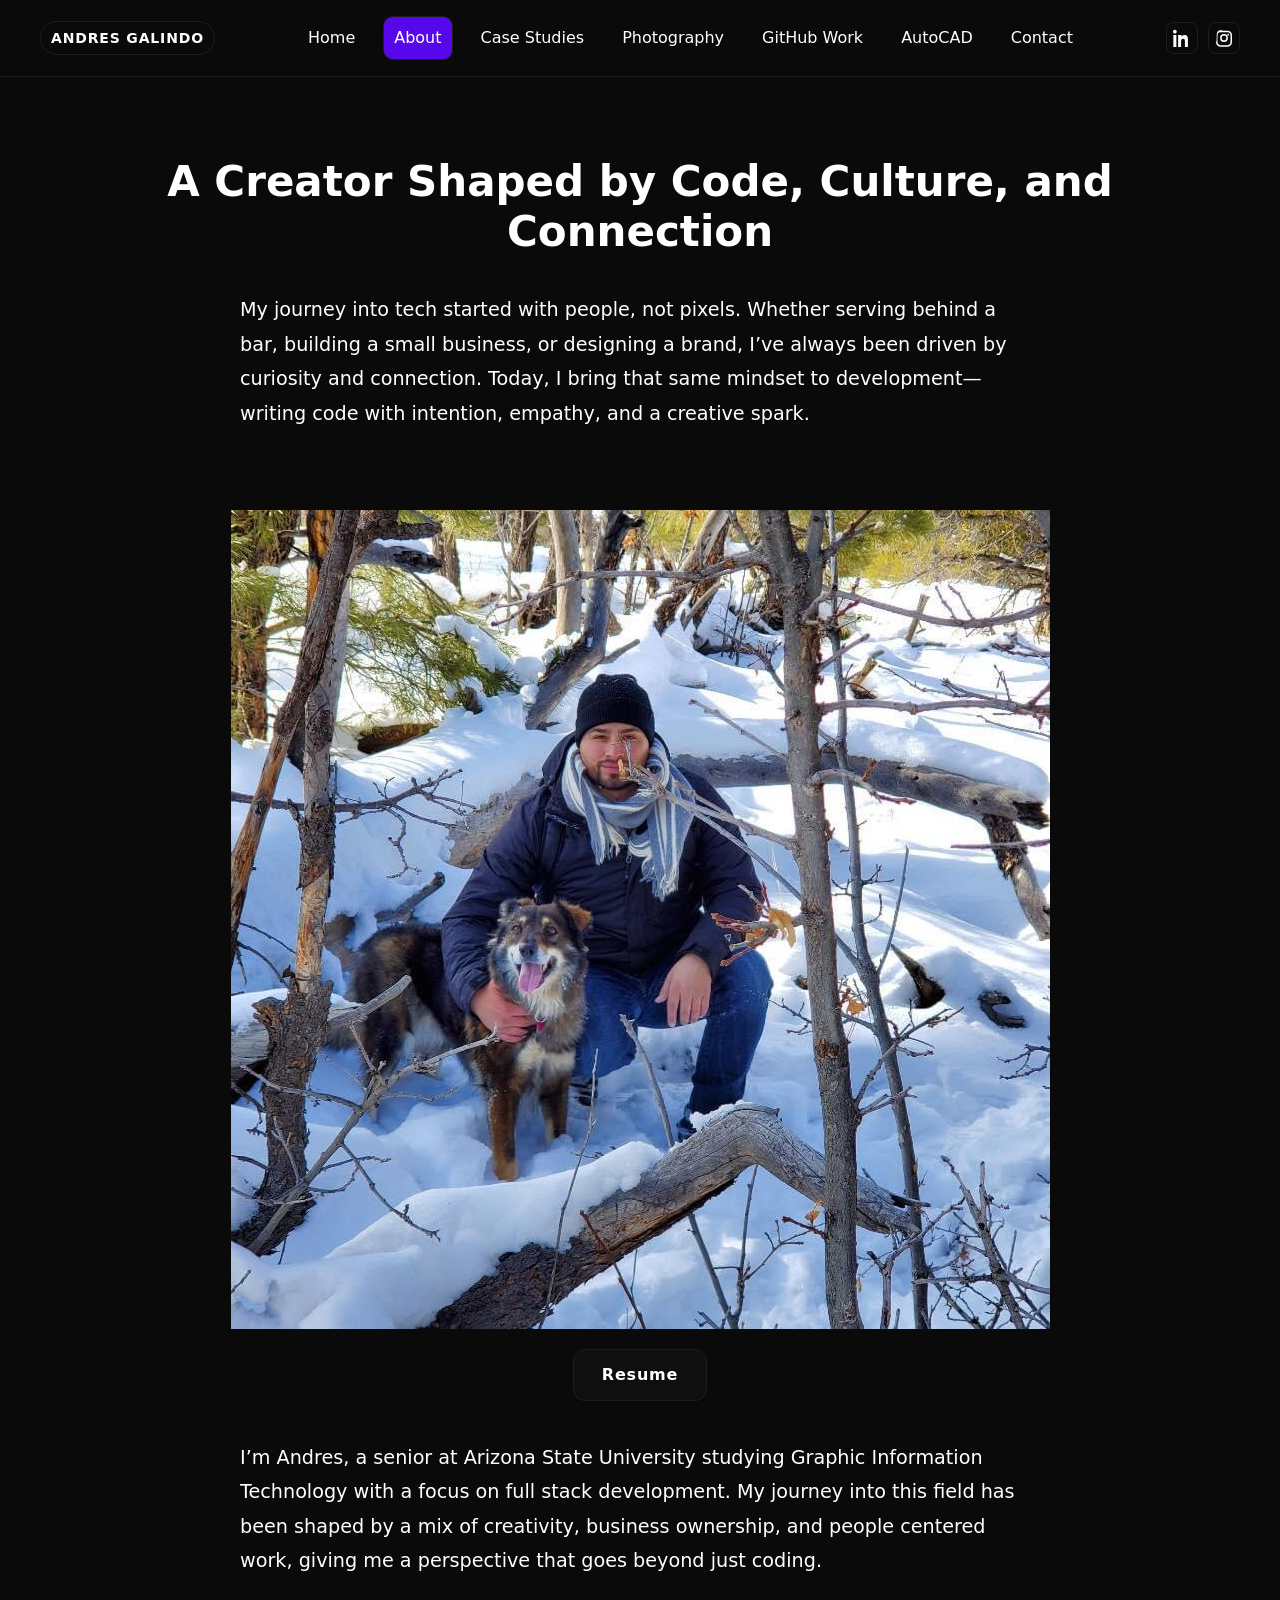
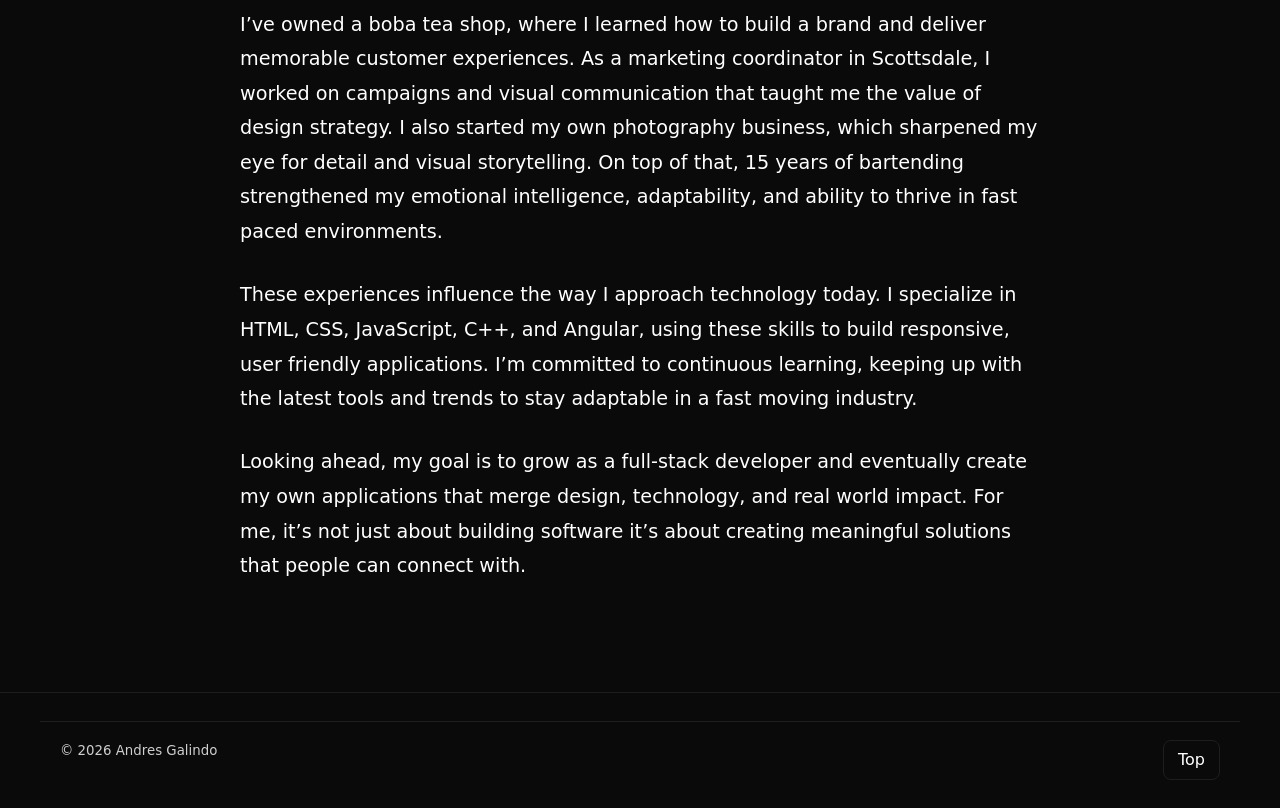
==== about.html @ 1d09d7b6 "update" ====
<!doctype html>
<html lang="en">

<head>
  <meta charset="utf-8">
  <title>About — Andres Galindo</title>
  <meta name="viewport" content="width=device-width, initial-scale=1">
  <meta name="description" content="About Andres Galindo — designer, developer, and creator.">
  <link rel="stylesheet" href="styles.css">
</head>

<body>
  <header>
    <div class="container nav">
      <div class="brand"><a href="index.html">ANDRES GALINDO</a></div>
      <nav aria-label="Primary">
        <ul>
          <li><a href="index.html">Home</a></li>
          <li><a href="about.html" aria-current="page">About</a></li>
          <li><a href="case-studies.html">Case Studies</a></li>
          <li><a href="photography.html">Photography</a></li>
          <li><a href="github.html">GitHub Work</a></li>
          <li><a href="autocad.html">AutoCAD</a></li>
          <li><a href="contact.html">Contact</a></li>
        </ul>
      </nav>
      <div class="socials">
        <a class="icon" aria-label="LinkedIn" href="https://www.linkedin.com/in/andres-galindo-2342a0133/"
          target="_blank" rel="noopener">
          <!-- LinkedIn icon -->
          <svg viewBox="0 0 24 24" fill="currentColor">
            <path
              d="M4.98 3.5C4.98 4.88 3.86 6 2.5 6S0 4.88 0 3.5C0 2.12 1.12 1 2.5 1s2.48 1.12 2.48 2.5zM.5 8h4V24h-4V8zm7 0h3.8v2.2h.05c.53-1 1.83-2.2 3.77-2.2 4.03 0 4.77 2.65 4.77 6.09V24h-4v-7.1c0-1.69-.03-3.86-2.35-3.86-2.35 0-2.71 1.83-2.71 3.73V24h-4V8z" />
          </svg>
        </a>
        <a class="icon" aria-label="Instagram" href="https://www.instagram.com/azshots480/?hl=en" target="_blank"
          rel="noopener">
          <!-- Instagram SVG -->
          <svg viewBox="0 0 24 24" width="100%" height="100%" fill="currentColor" aria-hidden="true">
            <path
              d="M12 2.2c3.2 0 3.6 0 4.9.1 1.2.1 2 .3 2.5.6.6.3 1 .6 1.5 1.1.5.5.8.9 1.1 1.5.3.5.5 1.3.6 2.5.1 1.3.1 1.7.1 4.9s0 3.6-.1 4.9c-.1 1.2-.3 2-.6 2.5-.3.6-.6 1-1.1 1.5-.5.5-.9.8-1.5 1.1-.5.3-1.3.5-2.5.6-1.3.1-1.7.1-4.9.1s-3.6 0-4.9-.1c-1.2-.1-2-.3-2.5-.6a4.7 4.7 0 0 1-1.5-1.1 4.7 4.7 0 0 1-1.1-1.5c-.3-.5-.5-1.3-.6-2.5C2.2 15.6 2.2 15.2 2.2 12s0-3.6.1-4.9c.1-1.2.3-2 .6-2.5.3-.6.6-1 1.1-1.5.5-.5.9-.8 1.5-1.1.5-.3 1.3-.5 2.5-.6C8.4 2.2 8.8 2.2 12 2.2Zm0 2c-3.1 0-3.5 0-4.8.1-.9.1-1.4.2-1.7.4-.4.2-.7.4-1 .7-.3.3-.5.6-.7 1-.2.3-.3.8-.4 1.7-.1 1.3-.1 1.7-.1 4.8s0 3.5.1 4.8c.1.9.2 1.4.4 1.7.2.4.4.7.7 1 .3.3.6.5 1 .7.3.2.8.3 1.7.4 1.3.1 1.7.1 4.8.1s3.5 0 4.8-.1c.9-.1 1.4-.2 1.7-.4.4-.2.7-.4 1-.7.3-.3.5-.6.7-1 .2-.3.3-.8.4-1.7.1-1.3.1-1.7.1-4.8s0-3.5-.1-4.8c-.1-.9-.2-1.4-.4-1.7-.2-.4-.4-.7-.7-1-.3-.3-.6-.5-1-.7-.3-.2-.8-.3-1.7-.4-1.3-.1-1.7-.1-4.8-.1ZM12 6.8A5.2 5.2 0 1 1 6.8 12 5.2 5.2 0 0 1 12 6.8Zm0 2a3.2 3.2 0 1 0 3.2 3.2A3.2 3.2 0 0 0 12 8.8Zm5.6-2.5a1.2 1.2 0 1 0 1.2 1.2 1.2 1.2 0 0 0-1.2-1.2Z" />
          </svg>
        </a>
      </div>
    </div>
  </header>

  <main>
    <section class="hero">
      <div class="container">
        <h1>A Creator Shaped by Code, Culture, and Connection</h1>
        <br>
        <!-- First paragraph -->
        <p>
          My journey into tech started with people, not pixels. Whether serving behind a bar, building a small business,
          or designing a brand, I’ve always been driven by curiosity and connection. Today, I bring that same mindset to
          development—writing code with intention, empathy, and a creative spark.

        </p>

        <!-- Image -->
        <div class="about-photo"></div>
        <img src="images/IMG_1532.JPG" alt="Andres Galindo portrait">
      </div>

      <!-- Resume button -->
      <div class="resume-btn">
        <a class="btn" href="https://drive.google.com/file/d/1GTqRsPDJtNWdhjyn6lj8CccRrcH9D5Gb/view?usp=sharing"
          target="_blank" rel="noopener">Resume</a>
      </div>

      <!-- Second paragraph placeholder -->
      <p>
        I’m Andres, a senior at Arizona State University studying Graphic Information Technology with a focus on full
        stack development. My journey into this field has been shaped by a mix of creativity, business ownership, and
        people centered work, giving me a perspective that goes beyond just coding.
      </p>
      <p>I’ve owned a boba tea shop, where I learned how to build a brand and deliver memorable customer experiences. As
        a marketing coordinator in Scottsdale, I worked on campaigns and visual communication that taught me the value
        of design strategy. I also started my own photography business, which sharpened my eye for detail and visual
        storytelling. On top of that, 15 years of bartending strengthened my emotional intelligence, adaptability, and
        ability to thrive in fast paced environments.</p>
      <p>
        These experiences influence the way I approach technology today. I specialize in HTML, CSS, JavaScript, C++, and
        Angular, using these skills to build responsive, user friendly applications. I’m committed to continuous
        learning, keeping up with the latest tools and trends to stay adaptable in a fast moving industry.
      </p>

      <p>
        Looking ahead, my goal is to grow as a full-stack developer and eventually create my own applications that merge
        design, technology, and real world impact. For me, it’s not just about building software it’s about creating
        meaningful solutions that people can connect with.
      </p>


      </div>
    </section>
  </main>

  <footer>
    <div class="container foot">
      <small>© <span id="y"></span> Andres Galindo</small>
      <a href="#" id="scrollTopBtn" class="top-link">Top</a>
    </div>
  </footer>
  <script>document.getElementById('y').textContent = new Date().getFullYear();</script>
</body>

</html>
---- styles.css ----
/* ========== Andres Portfolio — Global Styles ========== */
:root{
  --bg:#0a0a0a;
  --fg:#ffffff;
  --muted:#cfcfcf;
  --line:#1e1e1e;
  --accent:#ffffff;
  --purple-color:#5708ea; /* keep it white for strict B/W; swap if you want a color later */
  --maxw:1200px;
}

*{box-sizing:border-box}
html,body{margin:0;padding:0;background:var(--bg);color:var(--fg);font-family:system-ui,-apple-system,Segoe UI,Roboto,Inter,Arial,sans-serif;line-height:1.6}
img{max-width:100%;height:auto;display:block}
a{color:var(--fg);text-decoration:none}
a:hover{text-decoration:underline}
.container{width:100%;max-width:var(--maxw);margin:0 auto;padding:0 20px}

/* Header / Nav */
header{
  position:sticky;top:0;z-index:50;
  background:rgba(10,10,10,.9);backdrop-filter:saturate(140%) blur(6px);
  border-bottom:1px solid var(--line);
}
.nav{
  display:flex;align-items:center;justify-content:space-between;gap:16px;padding:16px 0;
}
.brand a{
  font-weight:700;letter-spacing:.06em; text-transform:uppercase; font-size:14px; padding:8px 10px; border:1px solid var(--line); border-radius:999px;
}
nav ul{display:flex;gap:18px;list-style:none;margin:0;padding:0;align-items:center;flex-wrap:wrap}
nav a{padding:8px 10px;border-radius:10px;display:inline-block}
nav a[aria-current="page"], nav a.active{
  background:var(--purple-color); border:1px solid var(--line);
}

/* Socials */
.socials{display:flex;
gap:10px;align-items:center}

.icon{
width:32px;
height:32px;
display:inline-block;
line-height:0;border:1px solid var(--line);
border-radius:8px;
padding:6px}

.icon:hover{background:#5708ea}

/* Hero */
.hero{padding:80px 0;border-bottom:1px solid var(--line)}
.hero h1{font-size:42px;line-height:1.2;margin:0 0 10px}
.hero p{color:var(--muted);max-width:800px;margin:0}

/* Sections / Cards / Grids */
.section{padding:48px 0;border-bottom:1px solid var(--line)}
.section h2{font-size:24px;margin:0 0 16px}
.grid{
  display:grid;gap:20px;
  grid-template-columns:repeat(12,1fr);
}
.grid-3 > *{grid-column:span 12}
.grid-4 > *{grid-column:span 12}

.card{
  border:1px solid var(--line);border-radius:16px;overflow:hidden;background:#0d0d0d;
  display:flex;flex-direction:column;min-height:100%;
}
.card .thumb{aspect-ratio:16/9;background:#111;display:flex;align-items:center;justify-content:center}
.card .body{padding:16px}
.card h3{margin:0 0 6px;font-size:18px}
.card p{margin:0;color:var(--muted)}
.card .meta{margin-top:auto;padding:14px 16px;border-top:1px solid var(--line);display:flex;justify-content:space-between;align-items:center}
.btn{
  display:inline-block;padding:10px 14px;border:1px solid var(--line);border-radius:12px;background:#0f0f0f
}
.btn:hover{background:#151515}

/* Gallery */
.gallery{
  display:grid;gap:12px;
  grid-template-columns:repeat(12,1fr);
}
.gallery figure{grid-column:span 12;margin:0;border:1px solid var(--line);border-radius:14px;overflow:hidden;background:#0e0e0e}
.gallery figcaption{padding:10px 12px;color:var(--muted);font-size:14px;border-top:1px solid var(--line)}

/* Contact form */
form{max-width:720px}
.field{margin-bottom:16px}
label{display:block;margin-bottom:8px;color:var(--muted);font-size:14px}
input,textarea{
  width:100%;padding:12px 14px;border-radius:12px;background:#0f0f0f;border:1px solid var(--line);color:var(--fg);
}
textarea{min-height:160px;resize:vertical}
form .actions{display:flex;gap:12px;align-items:center}
input[type=submit],button[type=submit]{cursor:pointer}

/* Footer */
footer{padding:28px 0;color:var(--muted)}
footer .foot{display:flex;justify-content:space-between;gap:16px;flex-wrap:wrap;border-top:1px solid var(--line);padding-top:18px}

/* Responsive columns */
@media (min-width:640px){
  .grid-3 > *{grid-column:span 6}
  .grid-4 > *{grid-column:span 6}
  .gallery figure{grid-column:span 6}
}
@media (min-width:1024px){
  .grid-3 > *{grid-column:span 4}
  .grid-4 > *{grid-column:span 3}
  .gallery figure{grid-column:span 4}
}
/* Home hero full photo (contained) */
/* .hero-photo{
  margin-top:20px;
  border:1px solid var(--line);
  border-radius:16px;
  overflow:hidden;
  background:#0f0f0f;
} */
.hero-photo img {
  width:100%;
  height:auto;
  max-height:600px;   /* limits how tall the image can get */
  object-fit:contain; /* keeps full photo visible */
}
/* ========== About Page Styles ========== */
.about-photo{
  margin:24px 0;
  border:1px solid var(--line);
  border-radius:16px;
  overflow:hidden;
  background:#0f0f0f;
}
.about-photo img{
  width:100%;
  height:auto;
  display:block;
  object-fit:contain;
  max-height:700px; /* adjust if too tall */
}

.resume-btn{
  margin:20px 0 40px;
  text-align:center;
}
.resume-btn .btn{
  padding:12px 28px;
  font-weight:600;
  letter-spacing:.05em;
}
.resume-btn .btn:hover{background:#5708ea}

.hero p {
  font-size: 1.15rem;      /* default is usually around 1rem (16px); this bumps it up */
  line-height: 1.8;        /* adds breathing room between lines */
  color: var(--fg);        /* keeps the clean white text */
  max-width: 850px;        /* keeps it from stretching too wide on desktop */
  margin-bottom: 1.5em;
  text-align: left;
  
}


.hero .container {
  display: flex;
  flex-direction: column;   /* stack items vertically */
  align-items: center;      /* centers them horizontally */
  text-align: center;       /* centers text */
}

/* Adjust paragraph width so it doesn’t stretch too wide */
.hero p {
  max-width: 800px;
  margin: 0 auto 1.5em;
  font-size: 1.2rem;
  line-height: 1.8;
}

/* ===== Case Study Modal ===== */
.modal{
  position:fixed; inset:0; z-index:1000;
  display:none; align-items:center; justify-content:center;
  background:rgba(0,0,0,.6);
}
.modal[aria-hidden="false"]{ display:flex; }

.modal-panel{
  background:#0d0d0d; color:var(--fg);
  border:1px solid var(--line); border-radius:18px;
  width:min(850px,95%); max-height:90vh; overflow:auto;
  padding:28px; position:relative;
  box-shadow:0 20px 60px rgba(0,0,0,.5);
}
.modal-panel h2{ margin:0 48px 14px 0; font-size:24px; }
.modal-media{ margin:14px 0; border:1px solid var(--line); border-radius:12px; overflow:hidden; }
.modal-media img{ width:100%; height:auto; display:block; }
.modal p{ color:var(--muted); line-height:1.8; }

.modal-close{
  position:absolute; top:12px; right:12px;
  width:40px; height:40px; border-radius:10px;
  border:1px solid var(--line); background:#0f0f0f; color:var(--fg);
  font-size:24px; line-height:1; cursor:pointer;
}
.modal-close:hover{ background:#151515; }

body.modal-open{ overflow:hidden; }


/* ===== Fullscreen Photography Modal ===== */
.modal {
  position: fixed;
  inset: 0;
  z-index: 1000;
  display: none;
  align-items: center;
  justify-content: center;
  background: rgba(0,0,0,0.95); /* darker background for full immersion */
}

.modal[aria-hidden="false"] {
  display: flex;
}

.modal-panel.photo-only {
  position: relative;
  padding: 0;
  border: none;
  background: transparent;
  width: 100%;
  height: 100%;
  display: flex;
  align-items: center;
  justify-content: center;
}

#pmImg {
  width: 100%;
  height: 100%;
  object-fit: contain;   /* keeps full image visible, scaled to fit screen */
  display: block;
}

/* Close button */
.modal-close {
  position: absolute;
  top: 20px;
  right: 20px;
  width: 50px;
  height: 50px;
  font-size: 28px;
  background: rgba(0,0,0,0.6);
  color: #fff;
  border: 1px solid rgba(255,255,255,0.2);
  border-radius: 50%;
  cursor: pointer;
  transition: background 0.2s ease;
}

.modal-close:hover {
  background: rgba(0,0,0,0.9);
}

body.modal-open {
  overflow: hidden;
}

/* ===== Footer "Top" button ===== */
.top-link {
  color: var(--fg);
  text-decoration: none;
  border: 1px solid var(--line);
  border-radius: 8px;
  padding: 6px 14px;
  margin-left: 12px;
  transition: all 0.3s ease;
}

/* Hover color = yellow */
.top-link:hover {
  color: var(--purple-color);               /* yellow text */
  border-color: var(--purple-color);        /* yellow border */
  text-decoration: none;
}
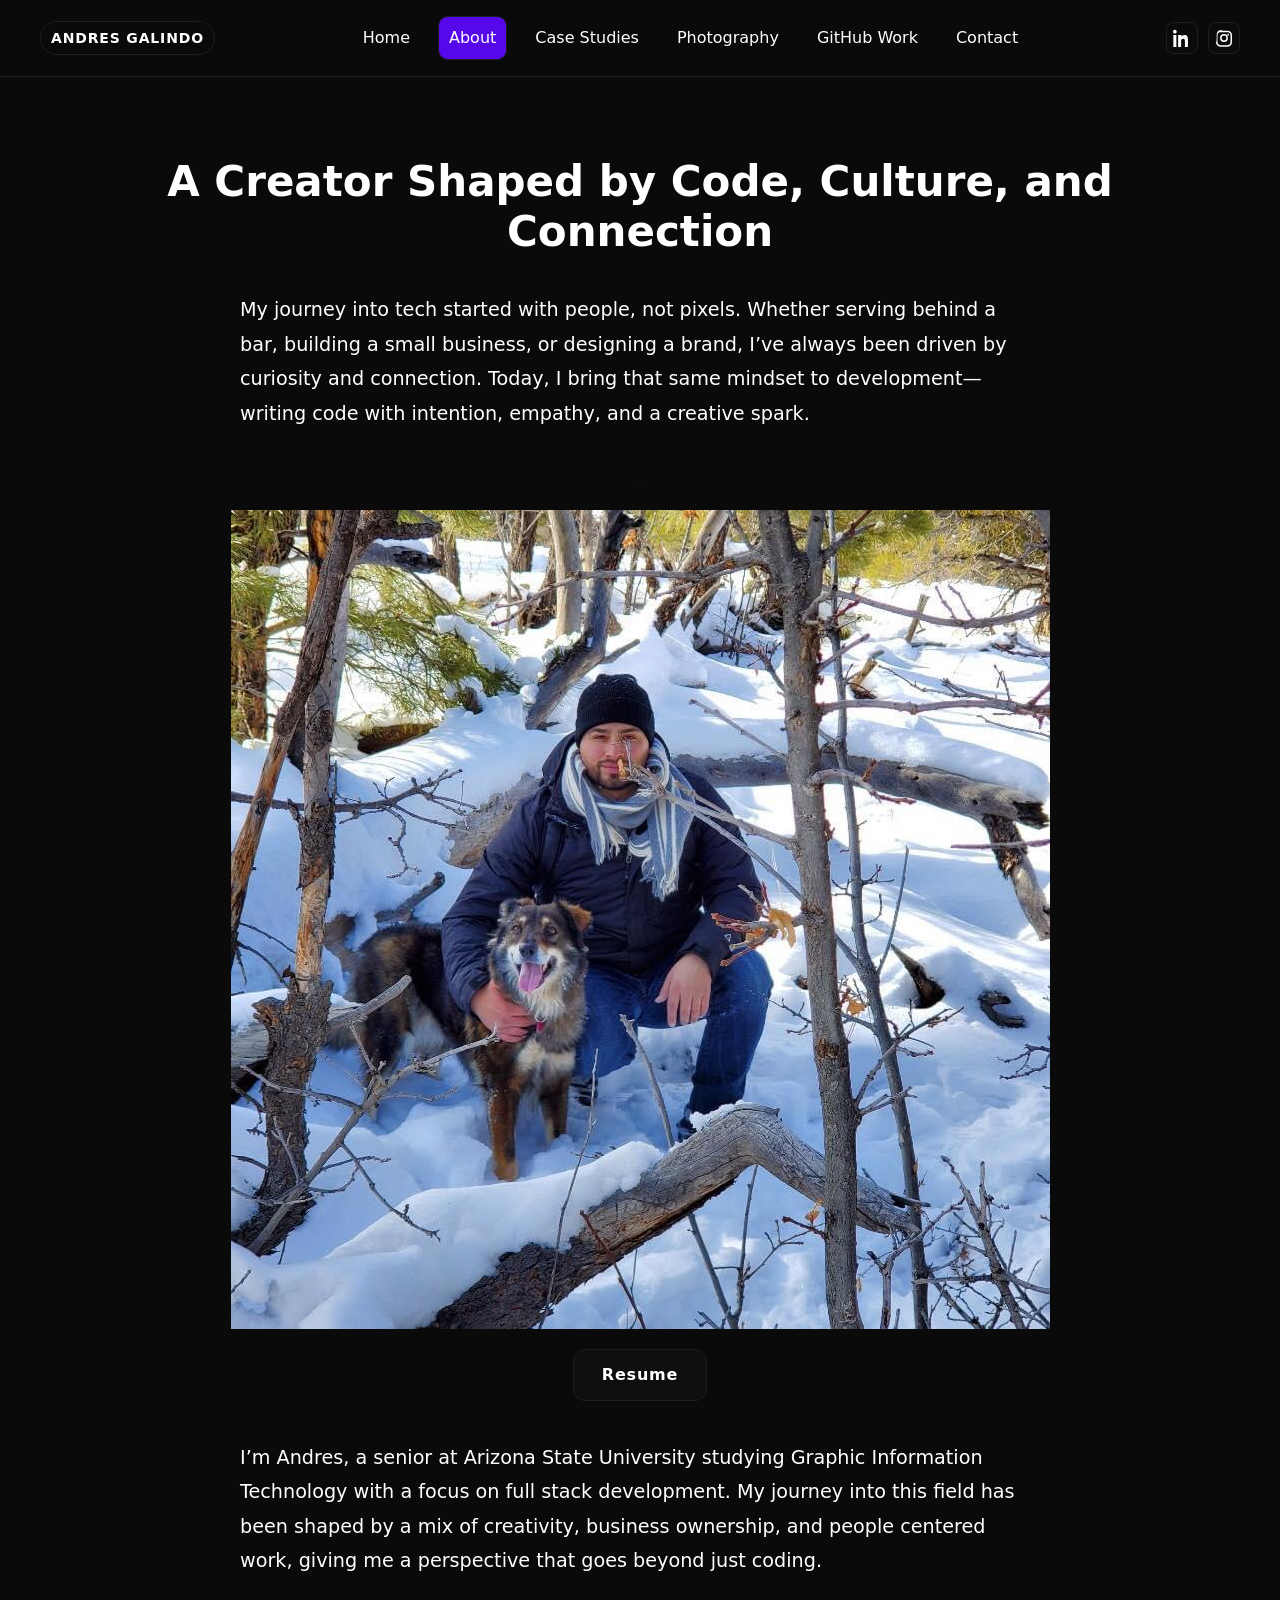
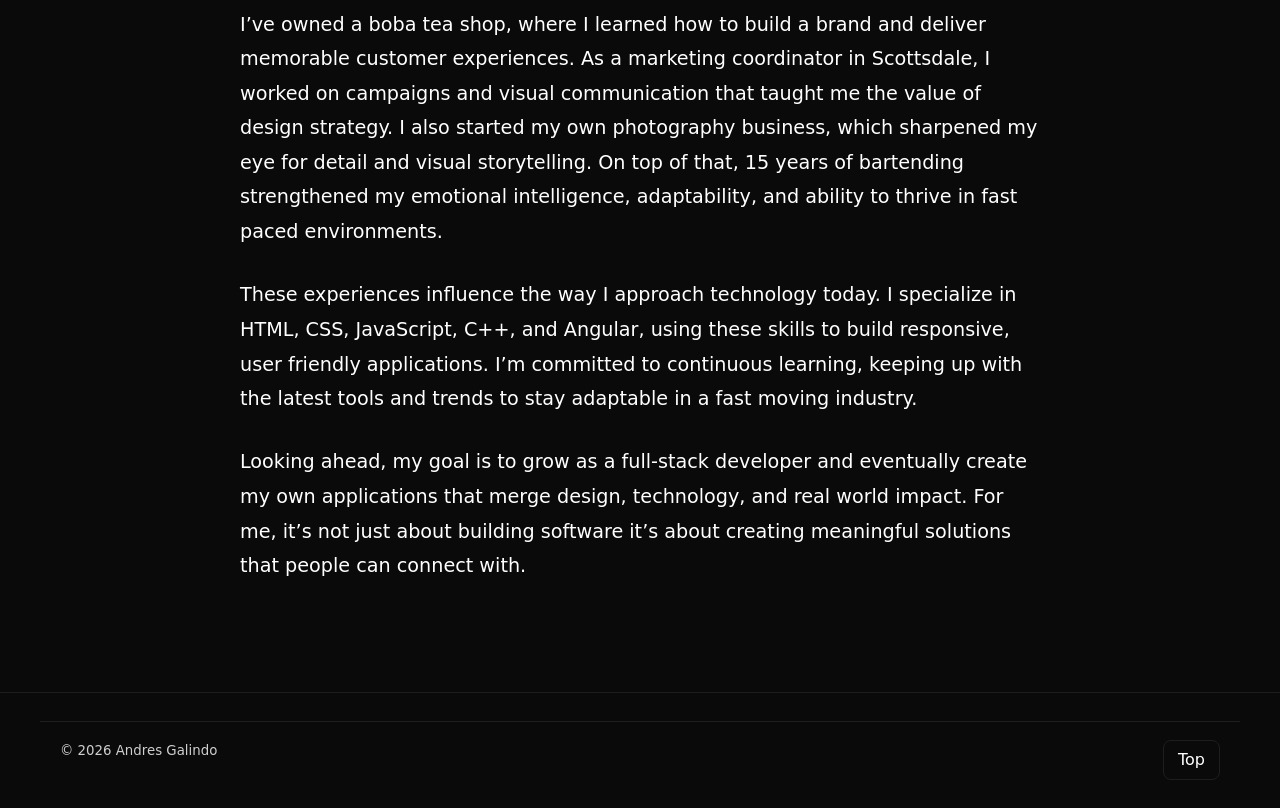
==== commit ed987fae: "updates" ====
--- a/about.html
+++ b/about.html
@@ -20,7 +20,7 @@
           <li><a href="case-studies.html">Case Studies</a></li>
           <li><a href="photography.html">Photography</a></li>
           <li><a href="github.html">GitHub Work</a></li>
-          <li><a href="autocad.html">AutoCAD</a></li>
+          <!-- <li><a href="autocad.html">AutoCAD</a></li> -->
           <li><a href="contact.html">Contact</a></li>
         </ul>
       </nav>
